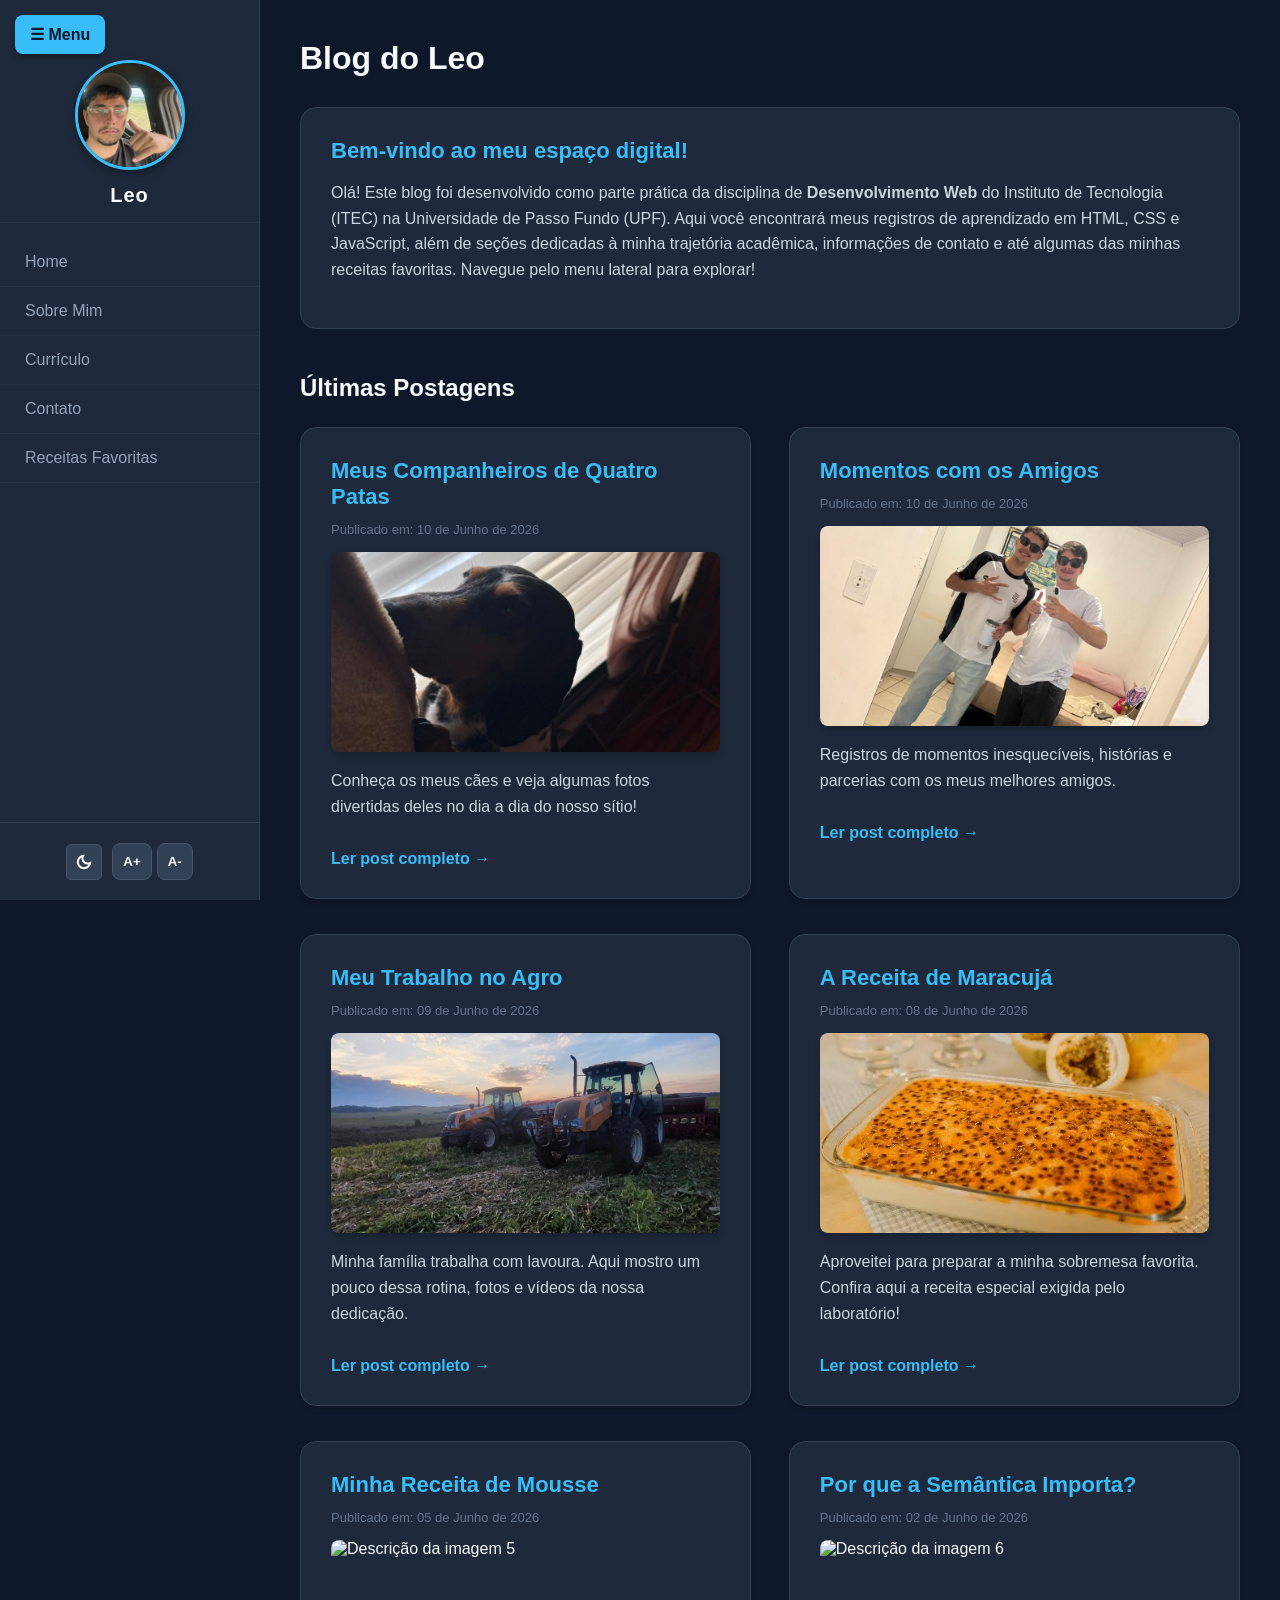
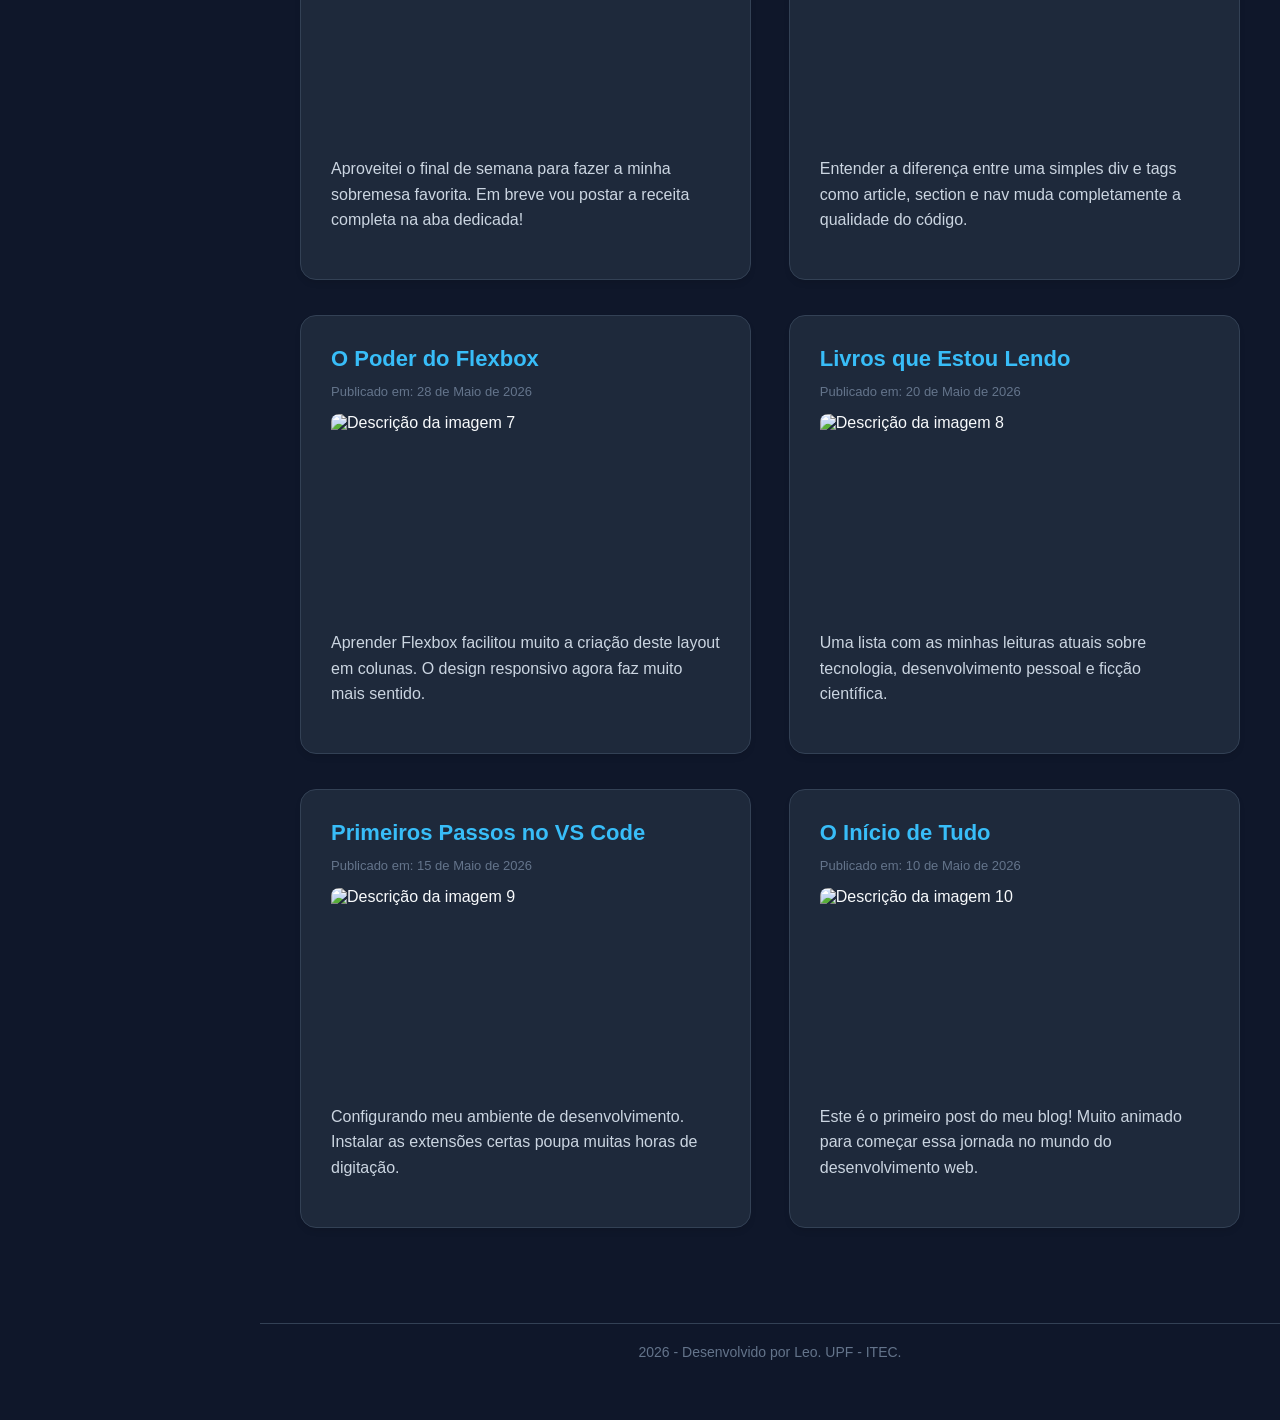
==== index.html @ a2ad9917 "beta" ====
<!DOCTYPE html>
<html lang="en">
<head>
    <meta charset="UTF-8">
    <meta name="viewport" content="width=device-width, initial-scale=1.0">
    <title>Blog so Leo</title>
        <link rel="icon" type="image/png" href="./assets/marcos.jpg">
  <link rel="stylesheet" href="./css/styles.css">
  <link rel="stylesheet" href="https://fonts.googleapis.com/css2?family=Material+Symbols+Outlined:opsz,wght,FILL,GRAD@24,400,0,0" />
</head>
<body>
<button id="btn-menu" class="btn-menu-toggle">☰ Menu</button>

<nav class="navbar">
       <div class="perfil-menu">
        <img src="./assets/leo.jpeg" alt="Foto do Leo" class="foto-perfil-menu">
        <h3>Leo</h3>
    </div>
    <a href="index.html">Home</a>
    <a href="about.html">Sobre Mim</a>
    <a href="curriculum.html">Currículo</a>
    <a href="contact.html">Contato</a>
    <a href="receitas.html">Receitas Favoritas</a>

    <div class="controles-acessibilidade">
       <button id="btn-dark-mode" class="material-symbols-outlined">dark_mode</button>
      <div class="botoes-fonte">
            <button id="btn-aumentar">A+</button>
            <button id="btn-diminuir">A-</button>
        </div>
    </div>
</nav>

<header>
    <h1>Blog do Leo</h1>

</header>

<main class="container">
    
<section class="introducao-blog">
        <h2>Bem-vindo ao meu espaço digital!</h2>
        <p>
            Olá! Este blog foi desenvolvido como parte prática da disciplina de <b>Desenvolvimento Web</b> 
            do Instituto de Tecnologia (ITEC) na Universidade de Passo Fundo (UPF). 
            Aqui você encontrará meus registros de aprendizado em HTML, CSS e JavaScript, 
            além de seções dedicadas à minha trajetória acadêmica, informações de contato e até 
            algumas das minhas receitas favoritas. Navegue pelo menu lateral para explorar!
        </p>
    </section>

    <h2 class="titulo-feed">Últimas Postagens</h2>
       <article class="post-card">
        <h3>Meus Companheiros de Quatro Patas</h3>
        <span class="data-post">Publicado em: 10 de Junho de 2026</span>
        <img src="./assets/dog/teo8.jpg" alt="Foto do meu cachorro Theodoro" class="imagem-post imagem-capa-post">
        <p>Conheça os meus cães e veja algumas fotos divertidas deles no dia a dia do nosso sítio!</p>
        <a href="./caes.html" class="link-card-inteiro">Ler post completo →</a>
    </article>

    <article class="post-card">
        <h3>Momentos com os Amigos</h3>
        <span class="data-post">Publicado em: 10 de Junho de 2026</span>
        <img src="./assets/os mano/3.jpg" alt="Foto com os amigos" class="imagem-post imagem-capa-post">
        <p>Registros de momentos inesquecíveis, histórias e parcerias com os meus melhores amigos.</p>
        <a href="./amigos.html" class="link-card-inteiro">Ler post completo →</a>
    </article>

    <article class="post-card">
        <h3>Meu Trabalho no Agro</h3>
        <span class="data-post">Publicado em: 09 de Junho de 2026</span>
        <img src="assets/trabaio/3.jpg" alt="Foto do trabalho no agro" class="imagem-post imagem-capa-post">
        <p>Minha família trabalha com lavoura. Aqui mostro um pouco dessa rotina, fotos e vídeos da nossa dedicação.</p>
        <a href="./trabalho.html" class="link-card-inteiro">Ler post completo →</a>
    </article>

    <article class="post-card">
        <h3>A Receita de Maracujá</h3>
        <span class="data-post">Publicado em: 08 de Junho de 2026</span>
        <img src="./assets/maracuja.png" alt="Foto do mousse de maracujá" class="imagem-post imagem-capa-post">
        <p>Aproveitei para preparar a minha sobremesa favorita. Confira aqui a receita especial exigida pelo laboratório!</p>
        <a href="./maracuja.html" class="link-card-inteiro">Ler post completo →</a>
    </article>
    <article class="post-card">
        <h3>Minha Receita de Mousse</h3>
        <span class="data-post">Publicado em: 05 de Junho de 2026</span>
        <img src="assets/imagem5.jpg" alt="Descrição da imagem 5" class="imagem-post">
        <p>Aproveitei o final de semana para fazer a minha sobremesa favorita. Em breve vou postar a receita completa na aba dedicada!</p>
    </article>

    <article class="post-card">
        <h3>Por que a Semântica Importa?</h3>
        <span class="data-post">Publicado em: 02 de Junho de 2026</span>
        <img src="assets/imagem6.jpg" alt="Descrição da imagem 6" class="imagem-post">
        <p>Entender a diferença entre uma simples div e tags como article, section e nav muda completamente a qualidade do código.</p>
    </article>

    <article class="post-card">
        <h3>O Poder do Flexbox</h3>
        <span class="data-post">Publicado em: 28 de Maio de 2026</span>
        <img src="assets/imagem7.jpg" alt="Descrição da imagem 7" class="imagem-post">
        <p>Aprender Flexbox facilitou muito a criação deste layout em colunas. O design responsivo agora faz muito mais sentido.</p>
    </article>

    <article class="post-card">
        <h3>Livros que Estou Lendo</h3>
        <span class="data-post">Publicado em: 20 de Maio de 2026</span>
        <img src="assets/imagem8.jpg" alt="Descrição da imagem 8" class="imagem-post">
        <p>Uma lista com as minhas leituras atuais sobre tecnologia, desenvolvimento pessoal e ficção científica.</p>
    </article>

    <article class="post-card">
        <h3>Primeiros Passos no VS Code</h3>
        <span class="data-post">Publicado em: 15 de Maio de 2026</span>
        <img src="assets/imagem9.jpg" alt="Descrição da imagem 9" class="imagem-post">
        <p>Configurando meu ambiente de desenvolvimento. Instalar as extensões certas poupa muitas horas de digitação.</p>
    </article>

    <article class="post-card">
        <h3>O Início de Tudo</h3>
        <span class="data-post">Publicado em: 10 de Maio de 2026</span>
        <img src="assets/imagem10.jpg" alt="Descrição da imagem 10" class="imagem-post">
        <p>Este é o primeiro post do meu blog! Muito animado para começar essa jornada no mundo do desenvolvimento web.</p>
    </article>
</main>

<footer>
    <p> 2026 - Desenvolvido por Leo. UPF - ITEC.</p>
</footer>

<script src="js/script.js"></script>


</body>
</html>
---- css/styles.css ----
/* ==========================================================================
   1. CONFIGURAÇÕES GERAIS E RESETS
   ========================================================================== */
* {
  box-sizing: border-box;
}

body {
  font-family: 'Segoe UI', Tahoma, Geneva, Verdana, sans-serif;
  margin: 0;
  padding-left: 260px; /* Abre espaço exato para a barra lateral fixa */
  background-color: #0f172a; /* Azul escuro profundo (fundo do site) */
  color: #f8fafc; /* Texto claro (branco gelo) */
}

/* ==========================================================================
   2. BARRA LATERAL (NAVBAR) E ACESSIBILIDADE
   ========================================================================== */
.navbar {
  position: fixed;
  top: 0;
  left: 0;
  width: 260px;
  height: 100vh;
  background-color: #1e293b; /* Azul ardósia fechado */
  border-right: 1px solid #334155; /* Linha divisória vertical sutil */
  display: flex;
  flex-direction: column;
  padding-top: 20px;
  z-index: 10;
}

.navbar a {
  color: #94a3b8; /* Azul acinzentado para links normais */
  text-decoration: none;
  padding: 15px 25px;
  font-weight: 500;
  transition: all 0.2s ease;
  border-bottom: 1px solid rgba(51, 65, 85, 0.4); /* Divisores entre links */
}

/* Efeito ao passar o mouse nos links do menu */
.navbar a:hover {
  color: #38bdf8; /* Azul ciano brilhante */
  background-color: rgba(56, 189, 248, 0.06); /* Leve brilho de fundo */
  padding-left: 32px; /* Pequeno empurrãozinho elegante para a direita */
}

/* Área de Controles de Acessibilidade no rodapé do menu */
.controles-acessibilidade {
  margin-top: auto; /* Empurra os controles para o final da barra lateral */
  padding: 20px;
  border-top: 1px solid #334155;
  display: flex;
  flex-direction: column;
  gap: 10px;
}

.controles-acessibilidade button {
  background-color: #334155;
  color: #f8fafc;
  border: 1px solid #475569;
  padding: 10px;
  border-radius: 8px;
  cursor: pointer;
  font-weight: 600;
  transition: background 0.2s;
}

.controles-acessibilidade button:hover {
  background-color: #475569;
  color: #38bdf8;
}

.botoes-fonte {
  display: flex;
  gap: 10px;
}

.botoes-fonte button {
  flex: 1; /* Faz os botões A+ e A- dividirem o espaço igualmente */
}

/* --- FOTO DE PERFIL NO MENU LATERAL --- */
.perfil-menu {
  text-align: center;
  margin-bottom: 15px;
  padding-bottom: 15px;
  border-bottom: 1px solid rgba(51, 65, 85, 0.4); /* Linha divisória igual a dos links */
}

.foto-perfil-menu {
  width: 110px; /* Tamanho da foto */
  height: 110px;
  border-radius: 50%; /* Corta a foto em um círculo perfeito */
  object-fit: cover; /* Impede que a foto amasse ou achate */
  border: 3px solid #38bdf8; /* Borda azul ciano estilosa */
  box-shadow: 0 4px 10px rgba(0, 0, 0, 0.3); /* Sombrinha para dar profundidade */
  margin-bottom: 10px;
}

.perfil-menu h3 {
  color: #f8fafc; /* Branco gelo */
  margin: 0;
  font-size: 20px;
  letter-spacing: 1px;
}

/* ==========================================================================
   3. CABEÇALHO (HEADER) E RODAPÉ (FOOTER) GERAIS
   ========================================================================== */
header {
  max-width: 1200px;
  margin: 40px auto 10px auto;
  padding: 0 40px;
}

header h1 {
  margin: 0;
  color: #f8fafc;
  font-size: 32px;
}

header p {
  margin: 8px 0 0 0;
  color: #94a3b8;
  font-size: 16px;
}

footer {
  max-width: 1200px;
  margin: 40px auto;
  padding: 20px 40px;
  border-top: 1px solid #334155;
  text-align: center;
}

footer p {
  color: #64748b;
  font-size: 14px;
  margin: 0;
}

/* ==========================================================================
   4. ESTRUTURA DE LAYOUT (CONTAINER PRINCIPAL)
   ========================================================================== */
.container {
  max-width: 1200px;
  margin: 0 auto;
  padding: 20px 40px;
  display: flex;
  flex-wrap: wrap;
  justify-content: space-between;
}

/* ==========================================================================
   5. CARTÕES DO FEED (INDEX.HTML)
   ========================================================================== */
.introducao-blog, .post-card {
  background-color: #1e293b; /* Azul ardósia */
  border: 1px solid #334155;
  border-radius: 16px;
  padding: 30px;
  margin-bottom: 35px;
  position: relative; 
}

.introducao-blog {
  width: 100%; /* A introdução ocupa a largura inteira */
}

.post-card {
  width: 48%; /* Exibe os posts em duas colunas */
  box-shadow: 0 4px 6px -1px rgba(0, 0, 0, 0.1);
  transition: transform 0.3s cubic-bezier(0.4, 0, 0.2, 1), border-color 0.3s ease, box-shadow 0.3s ease;
}

/* Efeito flutuante moderno ao passar o mouse no post */
.post-card:hover {
  transform: translateY(-6px); /* Faz o card subir levemente */
  border-color: #38bdf8; /* Acende a borda em azul ciano */
  box-shadow: 0 20px 25px -5px rgba(0, 0, 0, 0.3), 0 10px 10px -5px rgba(56, 189, 248, 0.04);
}

.introducao-blog h2, .post-card h3 {
  color: #38bdf8; /* Títulos em destaque azul ciano */
  margin-top: 0;
  margin-bottom: 12px;
  font-size: 22px;
}

.introducao-blog p, .post-card p {
  color: #cbd5e1; /* Texto azul acinzentado confortável para ler */
  line-height: 1.6;
}

.data-post {
  color: #64748b;
  font-size: 13px;
  display: block;
  margin-bottom: 15px;
}

.imagem-post {
  width: 100%;
  height: 200px;
  object-fit: cover;
  border-radius: 8px;
  margin-bottom: 15px;
}

/* Link invisível truque (Torna o card todo clicável) */
.link-card-inteiro {
  color: #38bdf8;
  text-decoration: none;
  font-weight: bold;
  display: inline-block;
  margin-top: 15px;
}

.link-card-inteiro::after {
  content: "";
  position: absolute;
  top: 0;
  left: 0;
  width: 100%;
  height: 100%;
  z-index: 1;
}

/* ==========================================================================
   6. CARTÕES DAS OUTRAS PÁGINAS (ABOUT, CURRICULUM, CONTACT, ETC.)
   ========================================================================== */
.page-card {
  background-color: #1e293b;
  border: 1px solid #334155;
  width: 100%; /* Ocupa a largura total do container central nessas páginas */
  padding: 40px;
  margin-bottom: 30px;
  border-radius: 16px;
  box-shadow: 0 4px 6px -1px rgba(0, 0, 0, 0.1);
}

.page-card h2 {
  color: #38bdf8;
  margin-top: 0;
  margin-bottom: 20px;
  border-bottom: 1px solid #334155;
  padding-bottom: 10px;
}

.page-card p {
  color: #cbd5e1;
  line-height: 1.7;
  font-size: 16px;
}

/* ==========================================================================
   7. COMPONENTES ESPECÍFICOS REQUISITADOS
   ========================================================================== */

/* --- FOTO DE PERFIL REDONDA (ABOUT.HTML) --- */
.foto-perfil-redonda {
  width: 250px; 
  height: 250px;
  border-radius: 50%;
  object-fit: cover; /* Recorta fotos retangulares sem achatar */
  display: block;
  margin: 0 auto 25px auto;
  box-shadow: 0 10px 15px -3px rgba(0, 0, 0, 0.3);
  border: 4px solid #334155;
}

/* --- FORMULÁRIO DE CONTATO MODERNO (CONTACT.HTML) --- */
#form-contato input, #form-contato textarea {
  background-color: #0f172a;
  border: 1px solid #334155;
  color: #f8fafc;
  padding: 12px;
  border-radius: 6px;
  font-family: inherit;
  font-size: 15px;
  transition: border-color 0.2s;
}

#form-contato input:focus, #form-contato textarea:focus {
  outline: none;
  border-color: #38bdf8; /* Borda acende em azul ciano ao clicar */
}

/* --- TABELA DE FORMAÇÃO (CURRICULUM.HTML) --- */
table th {
  background-color: #334155 !important;
  color: #38bdf8 !important;
  font-weight: 600;
}

table tr {
  border-bottom: 1px solid rgba(51, 65, 85, 0.5) !important;
}

table td {
  color: #cbd5e1;
}

/* --- GALERIA DE FOTOS (POST-CAES.HTML) --- */
.galeria-caes {
  display: flex;
  flex-wrap: wrap;
  gap: 15px;
  margin-top: 25px;
}

.galeria-caes img {
  width: calc(50% - 8px); /* Duas fotos por linha com espaçamento correto */
  height: 220px;
  object-fit: cover;
  border-radius: 8px;
  box-shadow: 0 4px 6px rgba(0,0,0,0.2);
}

/* ==========================================================================
   8. ADAPTAÇÃO PARA CELULAR (RESPONSIVIDADE)
   ========================================================================== */
@media screen and (max-width: 900px) {
  body {
    padding-left: 0; /* Remove o espaço lateral do menu no celular */
  }

  .navbar {
    position: relative;
    width: 100%;
    height: auto;
    border-right: none;
    border-bottom: 1px solid #334155;
  }
  
  .controles-acessibilidade {
    margin-top: 10px;
  }

  .post-card {
    width: 100%; /* No celular, os posts viram uma coluna única */
  }
  
  .galeria-caes img {
    width: 100%; /* Fotos dos cachorros empilhadas no celular */
  }
}
/* --- CORREÇÃO: FORÇA O TÍTULO A OCUPAR A LINHA INTEIRA NO FLEXBOX --- */
.container > h1, 
.container > h2, 
.container > h3,
.titulo-feed, 
.introducao-blog {
  flex-basis: 100%; /* Ordem máxima do Flexbox para ocupar toda a largura */
  width: 100%;
  margin-bottom: 25px; /* Garante um espaço legal antes dos posts começarem */
}
/* ==========================================================================
   GALERIA DE FOTOS ALINHADA (CSS GRID)
   ========================================================================== */

/* 1. Configura a 'super-caixa' para ser uma grade */
.galeria-grid {
  display: grid;
  
  /* Cria 3 colunas de tamanhos iguais */
  grid-template-columns: repeat(3, 1fr); 
  
  /* Define um espaço de 15px entre as fotos */
  gap: 15px; 
  
  margin-top: 25px;
}

/* 2. Regra para TODAS as imagens dentro dessa galeria */
.galeria-grid img {
  width: 100%; /* Faz a imagem ocupar toda a largura da coluna dela */
  height: 250px; /* Força TODAS as imagens a terem a mesma altura */
  
  /* O PULO DO GATO: Corta a imagem para ela preencher a caixa sem achatar */
  object-fit: cover; 
  
  border-radius: 8px; /* Cantos arredondados para combinar com o blog */
  box-shadow: 0 4px 6px rgba(0, 0, 0, 0.3);
  
  /* Dá uma animação suave se você passar o mouse */
  transition: transform 0.2s ease; 
}

/* Efeito opcional: a foto cresce um pouquinho ao passar o mouse */
.galeria-grid img:hover {
  transform: scale(1.05);
  box-shadow: 0 8px 15px rgba(0, 0, 0, 0.5);
}

/* 3. Ajuste para Celular (Responsividade) */
@media screen and (max-width: 768px) {
  .galeria-grid {
    /* No celular, muda de 3 para apenas 2 colunas */
    grid-template-columns: repeat(2, 1fr); 
  }
}

@media screen and (max-width: 480px) {
  .galeria-grid {
    /* Em telas muito pequenas, as fotos ficam uma embaixo da outra */
    grid-template-columns: 1fr; 
  }
}

/* ==========================================================================
   IMAGENS DE CAPA DOS POSTS (FEED - INDEX.HTML)
   ========================================================================== */

.imagem-capa-post {
  width: 100%; /* Ocupa toda a largura do cartão */
  
  /* Defina uma altura fixa que fique boa no seu layout. 
     Geralmente entre 180px e 220px fica elegante. */
  height: 200px; 
  
  /* O PULO DO GATO: Recorta a imagem para preencher sem achatar */
  object-fit: cover; 
  
  /* Arredondamento e sombra combinando com o design azul moderno */
  border-radius: 8px; 
  box-shadow: 0 4px 6px rgba(0, 0, 0, 0.2);
  
  /* Garante um espaço legal antes do texto começar */
  margin-bottom: 15px; 
  
  /* Garante que o alinhamento não falhe */
  display: block; 
}

/* PLANO B: Força o encaixe de QUALQUER imagem dentro dos posts do index */
.post-card img {
  width: 100% !important;
  height: 200px !important;
  object-fit: cover !important;
  border-radius: 8px !important;
  display: block !important;
  margin-bottom: 15px !important;
}

/* ==========================================================================
   BOTÃO E ANIMAÇÃO DE ABRIR/FECHAR MENU
   ========================================================================== */

/* Estilo do botão flutuante */
.btn-menu-toggle {
  position: fixed;
  top: 15px;
  left: 15px;
  z-index: 9999; /* Fica por cima de tudo na tela */
  background-color: #38bdf8; /* Azul ciano */
  color: #0f172a; /* Azul escuro do fundo */
  border: none;
  padding: 10px 15px;
  font-size: 16px;
  font-weight: bold;
  border-radius: 8px;
  cursor: pointer;
  box-shadow: 0 4px 6px rgba(0, 0, 0, 0.3);
  transition: background-color 0.2s, transform 0.2s;
}

.btn-menu-toggle:hover {
  background-color: #0284c7;
  color: white;
  transform: scale(1.05);
}

/* Prepara a barra e o corpo para a animação de deslizamento */
.navbar, body {
  transition: transform 0.4s ease, padding-left 0.4s ease;
}

/* Espaço extra no topo do menu para a sua foto não ficar escondida atrás do botão */
.navbar {
  padding-top: 60px; 
}

/* --- AS CLASSES MÁGICAS --- */
/* Quando o menu ganhar esta classe, ele desliza 100% para a esquerda (some da tela) */
.navbar.fechada {
  transform: translateX(-100%);
}

/* Quando o corpo ganhar esta classe, ele remove a margem, esticando os posts */
body.menu-fechado {
  padding-left: 0;
}

/* ==========================================================================
   MODO NOTURNO (DARK MODE) - VERSÃO CORRIGIDA E SUAVE
   ========================================================================== */

/* 1. Fundo geral e cor base da fonte */
body.dark-mode {
  background-color: #121212 !important;
  color: #e0e0e0 !important;
}

/* 2. Cartões e Menu (Fundo levemente mais claro que o fundo geral para dar destaque) */
body.dark-mode .page-card,
body.dark-mode .post-card,
body.dark-mode .navbar {
  background-color: #1e1e1e !important;
  border: 1px solid #333 !important;
  box-shadow: none !important;
}

/* 3. Textos e Títulos (Garante leitura sem destruir formatações essenciais) */
body.dark-mode h1, 
body.dark-mode h2, 
body.dark-mode h3,
body.dark-mode span,
body.dark-mode label,
body.dark-mode p {
  color: #e0e0e0 !important;
}

/* 4. Links */
body.dark-mode a {
  color: #60a5fa !important; /* Azul suave */
}

/* 5. Tabela do Currículo e Formulário */
body.dark-mode input,
body.dark-mode textarea {
  background-color: #2d2d2d !important;
  color: #ffffff !important;
  border: 1px solid #444 !important;
}

body.dark-mode table th {
  background-color: #333 !important;
  border-bottom: 1px solid #555 !important;
}
/* Ajuste para o botão do ícone */
#btn-dark-mode {
  display: flex;
  align-items: center;
  justify-content: center;
  padding: 8px;
  border-radius: 50%; /* Deixa o botão redondo */
  font-size: 24px; /* Tamanho do ícone */
}
/* ==========================================================================
   MODO NOTURNO - FUNDOS E CAIXAS CORRIGIDOS
   ========================================================================== */

/* 1. FUNDO GERAL DA PÁGINA (Escuro profundo) */
body.dark-mode {
  background-color: #121212 !important;
}

/* 2. O CONTAINER GERAL (Deve ser transparente para mostrar o fundo da página entre os posts) */
body.dark-mode .container {
  background-color: transparent !important;
  box-shadow: none !important;
  border: none !important;
}

/* 3. AS CAIXAS (A sua introdução e os cartões de postagem) */
body.dark-mode .introducao-blog,
body.dark-mode .post-card {
  background-color: #1e1e1e !important; /* Cinza elegante, destaca do fundo */
  border: 1px solid #333333 !important; /* Borda bem subtil */
  box-shadow: 0 4px 10px rgba(0, 0, 0, 0.5) !important; /* Sombra preta suave */
}

/* 4. OS TEXTOS DENTRO DAS CAIXAS (Garante leitura perfeita) */
body.dark-mode .introducao-blog h2,
body.dark-mode .introducao-blog p,
body.dark-mode .introducao-blog b,
body.dark-mode .titulo-feed,
body.dark-mode .post-card h3,
body.dark-mode .post-card span,
body.dark-mode .post-card p {
  color: #e0e0e0 !important;
}

/* 5. OS LINKS DOS CARTÕES */
body.dark-mode .post-card a {
  color: #60a5fa !important; /* Azul claro para o "Ler post completo ->" */
}
/* ==========================================================================
   ALINHAMENTO BLINDADO DOS BOTÕES (NA MESMA LINHA)
   ========================================================================== */

.controles-acessibilidade {
  display: flex !important;
  flex-direction: row !important;
  flex-wrap: nowrap !important;
  align-items: center !important;
  justify-content: center !important;
  gap: 10px !important;
  
  /* A MAGIA ACONTECE AQUI: */
  margin-top: auto !important; /* Empurra a caixa para o mais para baixo possível */
  padding-bottom: 20px !important; /* Dá um espaço de respiro no fim da barra */
  width: 100%;
}

.botoes-fonte {
  display: flex !important;
  flex-direction: row !important;
  gap: 5px !important;
}

/* Tamanho e formato perfeito para o botão do Modo Noturno */
#btn-dark-mode {
  display: flex !important;
  align-items: center !important;
  justify-content: center !important;
  width: 36px !important; /* Largura fixa */
  height: 36px !important; /* Altura fixa igual à largura (quadrado perfeito) */
  padding: 0 !important;
  border-radius: 5px !important; /* Deixei com cantos arredondados como os de texto */
  font-size: 20px !important; /* Tamanho do ícone um pouco menor para equilibrar */
  cursor: pointer;
}
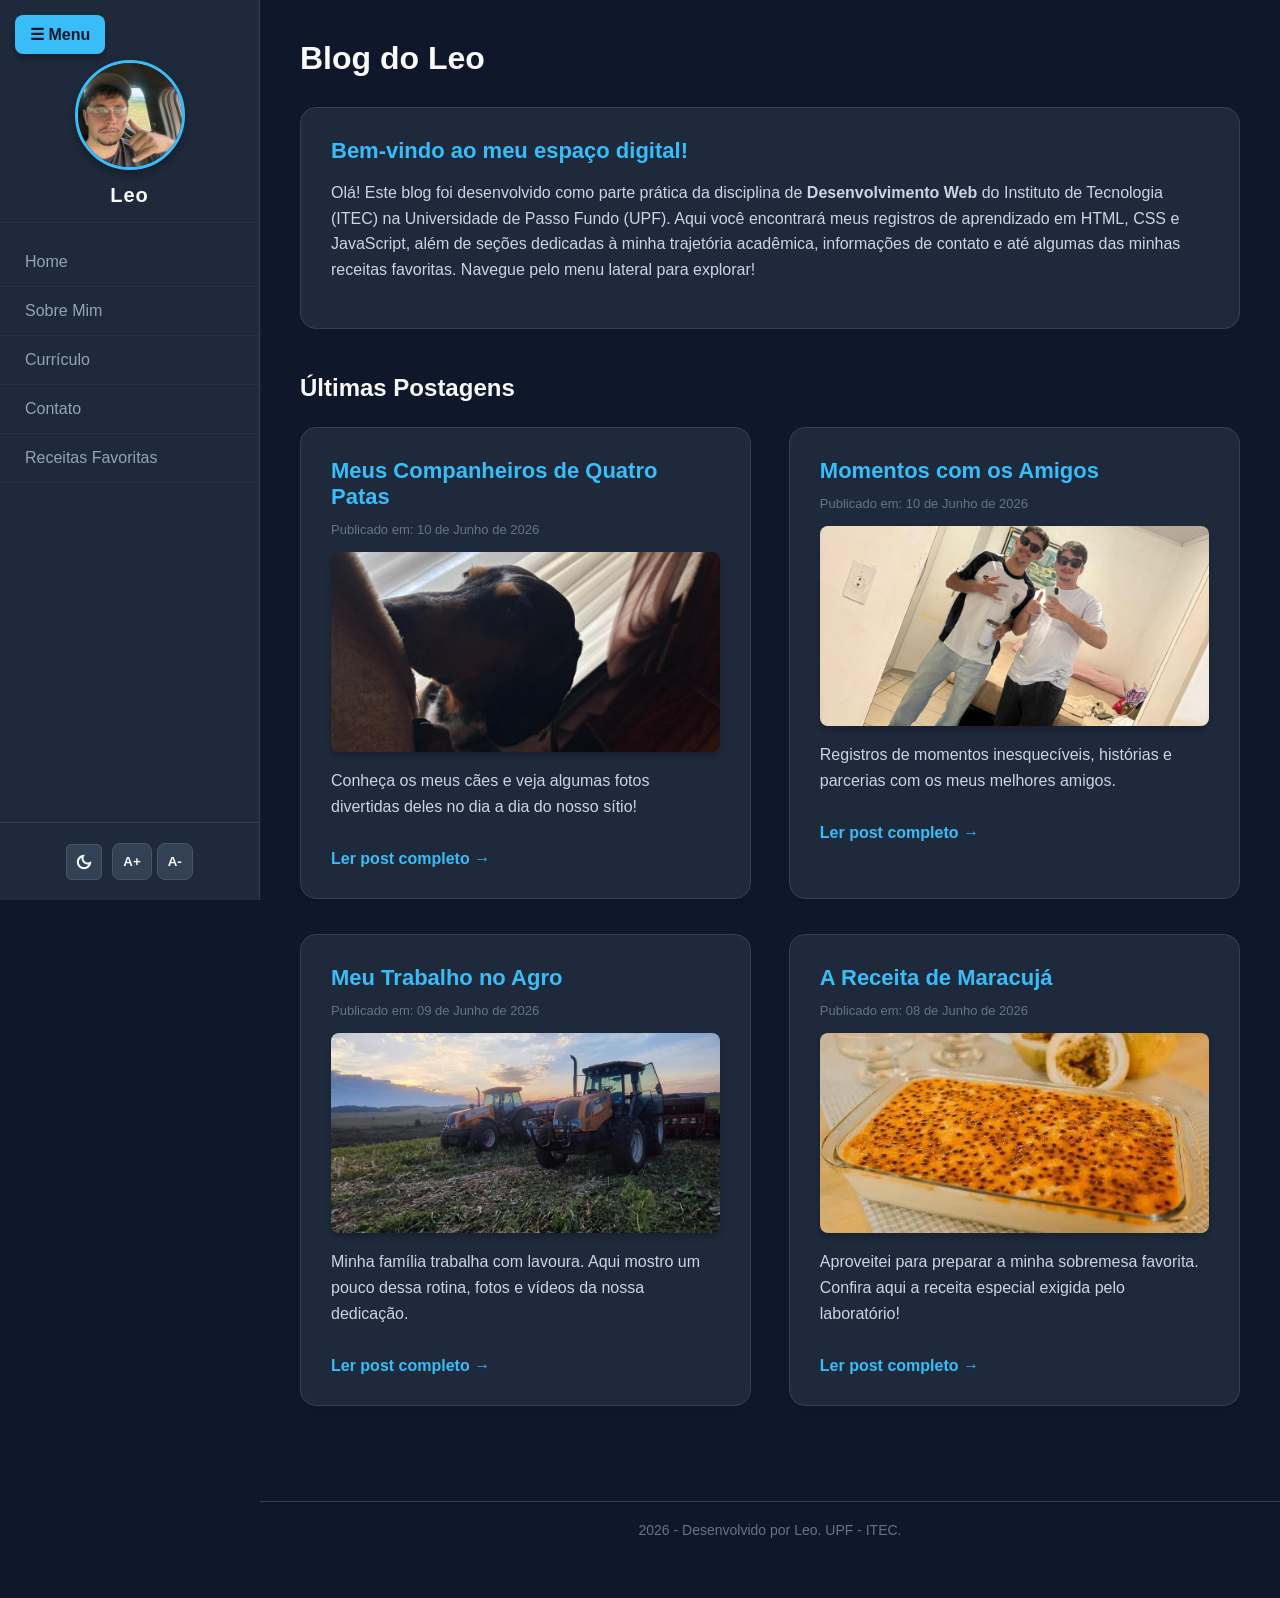
==== commit d631def7: "ajuste" ====
--- a/index.html
+++ b/index.html
@@ -81,47 +81,7 @@
         <p>Aproveitei para preparar a minha sobremesa favorita. Confira aqui a receita especial exigida pelo laboratório!</p>
         <a href="./maracuja.html" class="link-card-inteiro">Ler post completo →</a>
     </article>
-    <article class="post-card">
-        <h3>Minha Receita de Mousse</h3>
-        <span class="data-post">Publicado em: 05 de Junho de 2026</span>
-        <img src="assets/imagem5.jpg" alt="Descrição da imagem 5" class="imagem-post">
-        <p>Aproveitei o final de semana para fazer a minha sobremesa favorita. Em breve vou postar a receita completa na aba dedicada!</p>
-    </article>
-
-    <article class="post-card">
-        <h3>Por que a Semântica Importa?</h3>
-        <span class="data-post">Publicado em: 02 de Junho de 2026</span>
-        <img src="assets/imagem6.jpg" alt="Descrição da imagem 6" class="imagem-post">
-        <p>Entender a diferença entre uma simples div e tags como article, section e nav muda completamente a qualidade do código.</p>
-    </article>
-
-    <article class="post-card">
-        <h3>O Poder do Flexbox</h3>
-        <span class="data-post">Publicado em: 28 de Maio de 2026</span>
-        <img src="assets/imagem7.jpg" alt="Descrição da imagem 7" class="imagem-post">
-        <p>Aprender Flexbox facilitou muito a criação deste layout em colunas. O design responsivo agora faz muito mais sentido.</p>
-    </article>
-
-    <article class="post-card">
-        <h3>Livros que Estou Lendo</h3>
-        <span class="data-post">Publicado em: 20 de Maio de 2026</span>
-        <img src="assets/imagem8.jpg" alt="Descrição da imagem 8" class="imagem-post">
-        <p>Uma lista com as minhas leituras atuais sobre tecnologia, desenvolvimento pessoal e ficção científica.</p>
-    </article>
-
-    <article class="post-card">
-        <h3>Primeiros Passos no VS Code</h3>
-        <span class="data-post">Publicado em: 15 de Maio de 2026</span>
-        <img src="assets/imagem9.jpg" alt="Descrição da imagem 9" class="imagem-post">
-        <p>Configurando meu ambiente de desenvolvimento. Instalar as extensões certas poupa muitas horas de digitação.</p>
-    </article>
-
-    <article class="post-card">
-        <h3>O Início de Tudo</h3>
-        <span class="data-post">Publicado em: 10 de Maio de 2026</span>
-        <img src="assets/imagem10.jpg" alt="Descrição da imagem 10" class="imagem-post">
-        <p>Este é o primeiro post do meu blog! Muito animado para começar essa jornada no mundo do desenvolvimento web.</p>
-    </article>
+   
 </main>
 
 <footer>
--- a/css/styles.css
+++ b/css/styles.css
@@ -1,6 +1,4 @@
-/* ==========================================================================
-   1. CONFIGURAÇÕES GERAIS E RESETS
-   ========================================================================== */
+
 * {
   box-sizing: border-box;
 }
@@ -8,22 +6,20 @@
 body {
   font-family: 'Segoe UI', Tahoma, Geneva, Verdana, sans-serif;
   margin: 0;
-  padding-left: 260px; /* Abre espaço exato para a barra lateral fixa */
-  background-color: #0f172a; /* Azul escuro profundo (fundo do site) */
-  color: #f8fafc; /* Texto claro (branco gelo) */
-}
-
-/* ==========================================================================
-   2. BARRA LATERAL (NAVBAR) E ACESSIBILIDADE
-   ========================================================================== */
+  padding-left: 260px;
+  background-color: #0f172a;
+  color: #f8fafc;
+}
+
+
 .navbar {
   position: fixed;
   top: 0;
   left: 0;
   width: 260px;
   height: 100vh;
-  background-color: #1e293b; /* Azul ardósia fechado */
-  border-right: 1px solid #334155; /* Linha divisória vertical sutil */
+  background-color: #1e293b;
+  border-right: 1px solid #334155;
   display: flex;
   flex-direction: column;
   padding-top: 20px;
@@ -31,24 +27,24 @@
 }
 
 .navbar a {
-  color: #94a3b8; /* Azul acinzentado para links normais */
+  color: #94a3b8;
   text-decoration: none;
   padding: 15px 25px;
   font-weight: 500;
   transition: all 0.2s ease;
-  border-bottom: 1px solid rgba(51, 65, 85, 0.4); /* Divisores entre links */
-}
-
-/* Efeito ao passar o mouse nos links do menu */
+  border-bottom: 1px solid rgba(51, 65, 85, 0.4);
+}
+
+
 .navbar a:hover {
-  color: #38bdf8; /* Azul ciano brilhante */
-  background-color: rgba(56, 189, 248, 0.06); /* Leve brilho de fundo */
-  padding-left: 32px; /* Pequeno empurrãozinho elegante para a direita */
-}
-
-/* Área de Controles de Acessibilidade no rodapé do menu */
+  color: #38bdf8;
+  background-color: rgba(56, 189, 248, 0.06);
+  padding-left: 32px;
+}
+
+
 .controles-acessibilidade {
-  margin-top: auto; /* Empurra os controles para o final da barra lateral */
+  margin-top: auto;
   padding: 20px;
   border-top: 1px solid #334155;
   display: flex;
@@ -78,37 +74,35 @@
 }
 
 .botoes-fonte button {
-  flex: 1; /* Faz os botões A+ e A- dividirem o espaço igualmente */
-}
-
-/* --- FOTO DE PERFIL NO MENU LATERAL --- */
+  flex: 1;
+}
+
+
 .perfil-menu {
   text-align: center;
   margin-bottom: 15px;
   padding-bottom: 15px;
-  border-bottom: 1px solid rgba(51, 65, 85, 0.4); /* Linha divisória igual a dos links */
+  border-bottom: 1px solid rgba(51, 65, 85, 0.4);
 }
 
 .foto-perfil-menu {
-  width: 110px; /* Tamanho da foto */
+  width: 110px;
   height: 110px;
-  border-radius: 50%; /* Corta a foto em um círculo perfeito */
-  object-fit: cover; /* Impede que a foto amasse ou achate */
-  border: 3px solid #38bdf8; /* Borda azul ciano estilosa */
-  box-shadow: 0 4px 10px rgba(0, 0, 0, 0.3); /* Sombrinha para dar profundidade */
+  border-radius: 50%;
+  object-fit: cover;
+  border: 3px solid #38bdf8;
+  box-shadow: 0 4px 10px rgba(0, 0, 0, 0.3);
   margin-bottom: 10px;
 }
 
 .perfil-menu h3 {
-  color: #f8fafc; /* Branco gelo */
+  color: #f8fafc;
   margin: 0;
   font-size: 20px;
   letter-spacing: 1px;
 }
 
-/* ==========================================================================
-   3. CABEÇALHO (HEADER) E RODAPÉ (FOOTER) GERAIS
-   ========================================================================== */
+
 header {
   max-width: 1200px;
   margin: 40px auto 10px auto;
@@ -141,9 +135,7 @@
   margin: 0;
 }
 
-/* ==========================================================================
-   4. ESTRUTURA DE LAYOUT (CONTAINER PRINCIPAL)
-   ========================================================================== */
+
 .container {
   max-width: 1200px;
   margin: 0 auto;
@@ -153,11 +145,9 @@
   justify-content: space-between;
 }
 
-/* ==========================================================================
-   5. CARTÕES DO FEED (INDEX.HTML)
-   ========================================================================== */
+
 .introducao-blog, .post-card {
-  background-color: #1e293b; /* Azul ardósia */
+  background-color: #1e293b;
   border: 1px solid #334155;
   border-radius: 16px;
   padding: 30px;
@@ -166,31 +156,31 @@
 }
 
 .introducao-blog {
-  width: 100%; /* A introdução ocupa a largura inteira */
+  width: 100%;
 }
 
 .post-card {
-  width: 48%; /* Exibe os posts em duas colunas */
+  width: 48%;
   box-shadow: 0 4px 6px -1px rgba(0, 0, 0, 0.1);
   transition: transform 0.3s cubic-bezier(0.4, 0, 0.2, 1), border-color 0.3s ease, box-shadow 0.3s ease;
 }
 
-/* Efeito flutuante moderno ao passar o mouse no post */
+
 .post-card:hover {
-  transform: translateY(-6px); /* Faz o card subir levemente */
-  border-color: #38bdf8; /* Acende a borda em azul ciano */
+  transform: translateY(-6px);
+  border-color: #38bdf8;
   box-shadow: 0 20px 25px -5px rgba(0, 0, 0, 0.3), 0 10px 10px -5px rgba(56, 189, 248, 0.04);
 }
 
 .introducao-blog h2, .post-card h3 {
-  color: #38bdf8; /* Títulos em destaque azul ciano */
+  color: #38bdf8;
   margin-top: 0;
   margin-bottom: 12px;
   font-size: 22px;
 }
 
 .introducao-blog p, .post-card p {
-  color: #cbd5e1; /* Texto azul acinzentado confortável para ler */
+  color: #cbd5e1;
   line-height: 1.6;
 }
 
@@ -209,7 +199,7 @@
   margin-bottom: 15px;
 }
 
-/* Link invisível truque (Torna o card todo clicável) */
+
 .link-card-inteiro {
   color: #38bdf8;
   text-decoration: none;
@@ -228,13 +218,11 @@
   z-index: 1;
 }
 
-/* ==========================================================================
-   6. CARTÕES DAS OUTRAS PÁGINAS (ABOUT, CURRICULUM, CONTACT, ETC.)
-   ========================================================================== */
+
 .page-card {
   background-color: #1e293b;
   border: 1px solid #334155;
-  width: 100%; /* Ocupa a largura total do container central nessas páginas */
+  width: 100%;
   padding: 40px;
   margin-bottom: 30px;
   border-radius: 16px;
@@ -255,23 +243,21 @@
   font-size: 16px;
 }
 
-/* ==========================================================================
-   7. COMPONENTES ESPECÍFICOS REQUISITADOS
-   ========================================================================== */
-
-/* --- FOTO DE PERFIL REDONDA (ABOUT.HTML) --- */
+
+
+
 .foto-perfil-redonda {
   width: 250px; 
   height: 250px;
   border-radius: 50%;
-  object-fit: cover; /* Recorta fotos retangulares sem achatar */
+  object-fit: cover;
   display: block;
   margin: 0 auto 25px auto;
   box-shadow: 0 10px 15px -3px rgba(0, 0, 0, 0.3);
   border: 4px solid #334155;
 }
 
-/* --- FORMULÁRIO DE CONTATO MODERNO (CONTACT.HTML) --- */
+
 #form-contato input, #form-contato textarea {
   background-color: #0f172a;
   border: 1px solid #334155;
@@ -285,10 +271,10 @@
 
 #form-contato input:focus, #form-contato textarea:focus {
   outline: none;
-  border-color: #38bdf8; /* Borda acende em azul ciano ao clicar */
-}
-
-/* --- TABELA DE FORMAÇÃO (CURRICULUM.HTML) --- */
+  border-color: #38bdf8;
+}
+
+
 table th {
   background-color: #334155 !important;
   color: #38bdf8 !important;
@@ -303,7 +289,7 @@
   color: #cbd5e1;
 }
 
-/* --- GALERIA DE FOTOS (POST-CAES.HTML) --- */
+
 .galeria-caes {
   display: flex;
   flex-wrap: wrap;
@@ -312,19 +298,17 @@
 }
 
 .galeria-caes img {
-  width: calc(50% - 8px); /* Duas fotos por linha com espaçamento correto */
+  width: calc(50% - 8px);
   height: 220px;
   object-fit: cover;
   border-radius: 8px;
   box-shadow: 0 4px 6px rgba(0,0,0,0.2);
 }
 
-/* ==========================================================================
-   8. ADAPTAÇÃO PARA CELULAR (RESPONSIVIDADE)
-   ========================================================================== */
+
 @media screen and (max-width: 900px) {
   body {
-    padding-left: 0; /* Remove o espaço lateral do menu no celular */
+    padding-left: 0;
   }
 
   .navbar {
@@ -340,102 +324,97 @@
   }
 
   .post-card {
-    width: 100%; /* No celular, os posts viram uma coluna única */
+    width: 100%;
   }
   
   .galeria-caes img {
-    width: 100%; /* Fotos dos cachorros empilhadas no celular */
-  }
-}
-/* --- CORREÇÃO: FORÇA O TÍTULO A OCUPAR A LINHA INTEIRA NO FLEXBOX --- */
+    width: 100%;
+  }
+}
+
 .container > h1, 
 .container > h2, 
 .container > h3,
 .titulo-feed, 
 .introducao-blog {
-  flex-basis: 100%; /* Ordem máxima do Flexbox para ocupar toda a largura */
-  width: 100%;
-  margin-bottom: 25px; /* Garante um espaço legal antes dos posts começarem */
-}
-/* ==========================================================================
-   GALERIA DE FOTOS ALINHADA (CSS GRID)
-   ========================================================================== */
-
-/* 1. Configura a 'super-caixa' para ser uma grade */
+  flex-basis: 100%;
+  width: 100%;
+  margin-bottom: 25px;
+}
+
+
+
 .galeria-grid {
   display: grid;
   
-  /* Cria 3 colunas de tamanhos iguais */
+ 
   grid-template-columns: repeat(3, 1fr); 
   
-  /* Define um espaço de 15px entre as fotos */
+ 
   gap: 15px; 
   
   margin-top: 25px;
 }
 
-/* 2. Regra para TODAS as imagens dentro dessa galeria */
+
 .galeria-grid img {
-  width: 100%; /* Faz a imagem ocupar toda a largura da coluna dela */
-  height: 250px; /* Força TODAS as imagens a terem a mesma altura */
-  
-  /* O PULO DO GATO: Corta a imagem para ela preencher a caixa sem achatar */
+  width: 100%;
+  height: 250px;
+  
+ 
   object-fit: cover; 
   
-  border-radius: 8px; /* Cantos arredondados para combinar com o blog */
+  border-radius: 8px;
   box-shadow: 0 4px 6px rgba(0, 0, 0, 0.3);
   
-  /* Dá uma animação suave se você passar o mouse */
+ 
   transition: transform 0.2s ease; 
 }
 
-/* Efeito opcional: a foto cresce um pouquinho ao passar o mouse */
+
 .galeria-grid img:hover {
   transform: scale(1.05);
   box-shadow: 0 8px 15px rgba(0, 0, 0, 0.5);
 }
 
-/* 3. Ajuste para Celular (Responsividade) */
+
 @media screen and (max-width: 768px) {
   .galeria-grid {
-    /* No celular, muda de 3 para apenas 2 colunas */
+   
     grid-template-columns: repeat(2, 1fr); 
   }
 }
 
 @media screen and (max-width: 480px) {
   .galeria-grid {
-    /* Em telas muito pequenas, as fotos ficam uma embaixo da outra */
+   
     grid-template-columns: 1fr; 
   }
 }
 
-/* ==========================================================================
-   IMAGENS DE CAPA DOS POSTS (FEED - INDEX.HTML)
-   ========================================================================== */
+
 
 .imagem-capa-post {
-  width: 100%; /* Ocupa toda a largura do cartão */
-  
-  /* Defina uma altura fixa que fique boa no seu layout. 
-     Geralmente entre 180px e 220px fica elegante. */
+  width: 100%;
+  
+ 
   height: 200px; 
   
-  /* O PULO DO GATO: Recorta a imagem para preencher sem achatar */
+ 
   object-fit: cover; 
   
-  /* Arredondamento e sombra combinando com o design azul moderno */
+ 
   border-radius: 8px; 
   box-shadow: 0 4px 6px rgba(0, 0, 0, 0.2);
   
-  /* Garante um espaço legal antes do texto começar */
+ 
   margin-bottom: 15px; 
   
-  /* Garante que o alinhamento não falhe */
+ 
   display: block; 
 }
 
-/* PLANO B: Força o encaixe de QUALQUER imagem dentro dos posts do index */
+
 .post-card img {
   width: 100% !important;
   height: 200px !important;
@@ -445,18 +424,16 @@
   margin-bottom: 15px !important;
 }
 
-/* ==========================================================================
-   BOTÃO E ANIMAÇÃO DE ABRIR/FECHAR MENU
-   ========================================================================== */
-
-/* Estilo do botão flutuante */
+
+
+
 .btn-menu-toggle {
   position: fixed;
   top: 15px;
   left: 15px;
-  z-index: 9999; /* Fica por cima de tudo na tela */
-  background-color: #38bdf8; /* Azul ciano */
-  color: #0f172a; /* Azul escuro do fundo */
+  z-index: 9999;
+  background-color: #38bdf8;
+  color: #0f172a;
   border: none;
   padding: 10px 15px;
   font-size: 16px;
@@ -473,38 +450,36 @@
   transform: scale(1.05);
 }
 
-/* Prepara a barra e o corpo para a animação de deslizamento */
+
 .navbar, body {
   transition: transform 0.4s ease, padding-left 0.4s ease;
 }
 
-/* Espaço extra no topo do menu para a sua foto não ficar escondida atrás do botão */
+
 .navbar {
   padding-top: 60px; 
 }
 
-/* --- AS CLASSES MÁGICAS --- */
-/* Quando o menu ganhar esta classe, ele desliza 100% para a esquerda (some da tela) */
+
+
 .navbar.fechada {
   transform: translateX(-100%);
 }
 
-/* Quando o corpo ganhar esta classe, ele remove a margem, esticando os posts */
+
 body.menu-fechado {
   padding-left: 0;
 }
 
-/* ==========================================================================
-   MODO NOTURNO (DARK MODE) - VERSÃO CORRIGIDA E SUAVE
-   ========================================================================== */
-
-/* 1. Fundo geral e cor base da fonte */
+
+
+
 body.dark-mode {
   background-color: #121212 !important;
   color: #e0e0e0 !important;
 }
 
-/* 2. Cartões e Menu (Fundo levemente mais claro que o fundo geral para dar destaque) */
+
 body.dark-mode .page-card,
 body.dark-mode .post-card,
 body.dark-mode .navbar {
@@ -513,7 +488,7 @@
   box-shadow: none !important;
 }
 
-/* 3. Textos e Títulos (Garante leitura sem destruir formatações essenciais) */
+
 body.dark-mode h1, 
 body.dark-mode h2, 
 body.dark-mode h3,
@@ -523,12 +498,12 @@
   color: #e0e0e0 !important;
 }
 
-/* 4. Links */
+
 body.dark-mode a {
-  color: #60a5fa !important; /* Azul suave */
-}
-
-/* 5. Tabela do Currículo e Formulário */
+  color: #60a5fa !important;
+}
+
+
 body.dark-mode input,
 body.dark-mode textarea {
   background-color: #2d2d2d !important;
@@ -540,40 +515,38 @@
   background-color: #333 !important;
   border-bottom: 1px solid #555 !important;
 }
-/* Ajuste para o botão do ícone */
+
 #btn-dark-mode {
   display: flex;
   align-items: center;
   justify-content: center;
   padding: 8px;
-  border-radius: 50%; /* Deixa o botão redondo */
-  font-size: 24px; /* Tamanho do ícone */
-}
-/* ==========================================================================
-   MODO NOTURNO - FUNDOS E CAIXAS CORRIGIDOS
-   ========================================================================== */
-
-/* 1. FUNDO GERAL DA PÁGINA (Escuro profundo) */
+  border-radius: 50%;
+  font-size: 24px;
+}
+
+
+
 body.dark-mode {
   background-color: #121212 !important;
 }
 
-/* 2. O CONTAINER GERAL (Deve ser transparente para mostrar o fundo da página entre os posts) */
+
 body.dark-mode .container {
   background-color: transparent !important;
   box-shadow: none !important;
   border: none !important;
 }
 
-/* 3. AS CAIXAS (A sua introdução e os cartões de postagem) */
+
 body.dark-mode .introducao-blog,
 body.dark-mode .post-card {
-  background-color: #1e1e1e !important; /* Cinza elegante, destaca do fundo */
-  border: 1px solid #333333 !important; /* Borda bem subtil */
-  box-shadow: 0 4px 10px rgba(0, 0, 0, 0.5) !important; /* Sombra preta suave */
-}
-
-/* 4. OS TEXTOS DENTRO DAS CAIXAS (Garante leitura perfeita) */
+  background-color: #1e1e1e !important;
+  border: 1px solid #333333 !important;
+  box-shadow: 0 4px 10px rgba(0, 0, 0, 0.5) !important;
+}
+
+
 body.dark-mode .introducao-blog h2,
 body.dark-mode .introducao-blog p,
 body.dark-mode .introducao-blog b,
@@ -584,13 +557,11 @@
   color: #e0e0e0 !important;
 }
 
-/* 5. OS LINKS DOS CARTÕES */
+
 body.dark-mode .post-card a {
-  color: #60a5fa !important; /* Azul claro para o "Ler post completo ->" */
-}
-/* ==========================================================================
-   ALINHAMENTO BLINDADO DOS BOTÕES (NA MESMA LINHA)
-   ========================================================================== */
+  color: #60a5fa !important;
+}
+
 
 .controles-acessibilidade {
   display: flex !important;
@@ -600,9 +571,9 @@
   justify-content: center !important;
   gap: 10px !important;
   
-  /* A MAGIA ACONTECE AQUI: */
-  margin-top: auto !important; /* Empurra a caixa para o mais para baixo possível */
-  padding-bottom: 20px !important; /* Dá um espaço de respiro no fim da barra */
+ 
+  margin-top: auto !important;
+  padding-bottom: 20px !important;
   width: 100%;
 }
 
@@ -612,15 +583,15 @@
   gap: 5px !important;
 }
 
-/* Tamanho e formato perfeito para o botão do Modo Noturno */
+
 #btn-dark-mode {
   display: flex !important;
   align-items: center !important;
   justify-content: center !important;
-  width: 36px !important; /* Largura fixa */
-  height: 36px !important; /* Altura fixa igual à largura (quadrado perfeito) */
+  width: 36px !important;
+  height: 36px !important;
   padding: 0 !important;
-  border-radius: 5px !important; /* Deixei com cantos arredondados como os de texto */
-  font-size: 20px !important; /* Tamanho do ícone um pouco menor para equilibrar */
+  border-radius: 5px !important;
+  font-size: 20px !important;
   cursor: pointer;
 }
